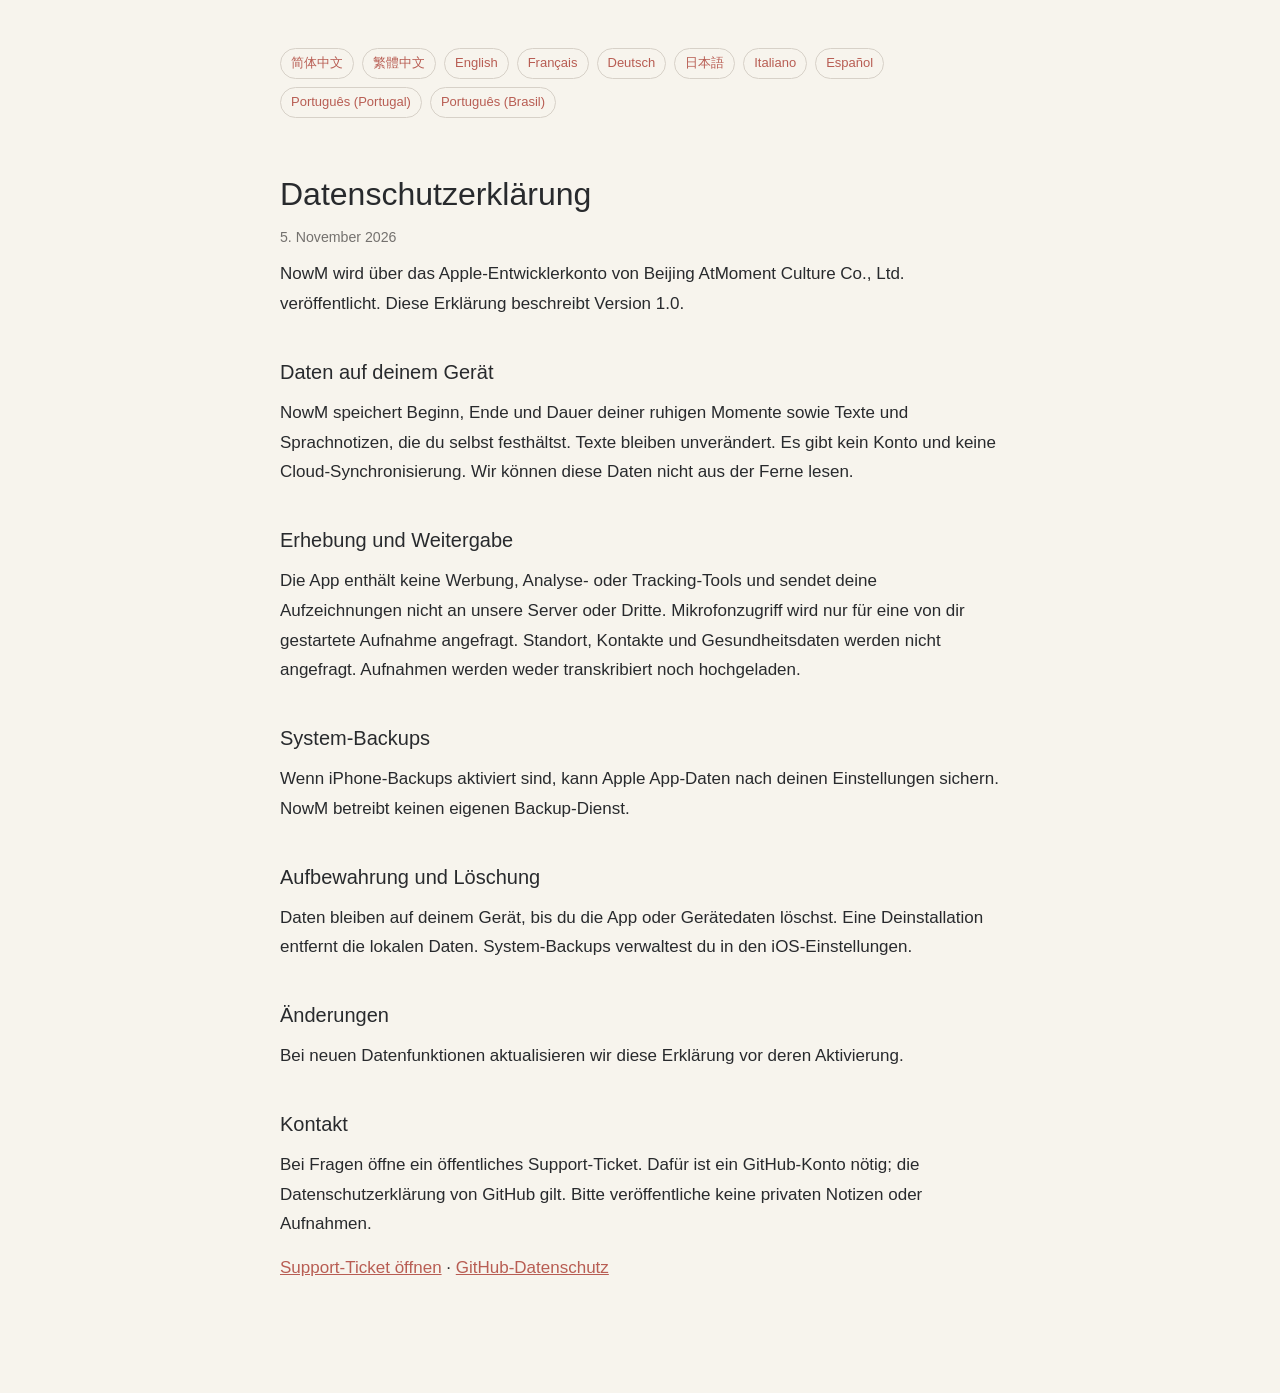
==== privacy/de-DE.html @ 4c545bb7 "Publish localized NowM privacy and support pages" ====
<!doctype html><html lang="de-DE"><meta charset="utf-8"><meta name="viewport" content="width=device-width, initial-scale=1"><title>NowM · Datenschutzerklärung</title><link rel="stylesheet" href="../style.css"><main><nav><a href="zh-Hans.html">简体中文</a> <a href="zh-Hant.html">繁體中文</a> <a href="en-US.html">English</a> <a href="fr-FR.html">Français</a> <a href="de-DE.html">Deutsch</a> <a href="ja.html">日本語</a> <a href="it.html">Italiano</a> <a href="es-ES.html">Español</a> <a href="pt-PT.html">Português (Portugal)</a> <a href="pt-BR.html">Português (Brasil)</a></nav><h1>Datenschutzerklärung</h1><small>5. November 2026</small><p>NowM wird über das Apple-Entwicklerkonto von Beijing AtMoment Culture Co., Ltd. veröffentlicht. Diese Erklärung beschreibt Version 1.0.</p><h2>Daten auf deinem Gerät</h2><p>NowM speichert Beginn, Ende und Dauer deiner ruhigen Momente sowie Texte und Sprachnotizen, die du selbst festhältst. Texte bleiben unverändert. Es gibt kein Konto und keine Cloud-Synchronisierung. Wir können diese Daten nicht aus der Ferne lesen.</p><h2>Erhebung und Weitergabe</h2><p>Die App enthält keine Werbung, Analyse- oder Tracking-Tools und sendet deine Aufzeichnungen nicht an unsere Server oder Dritte. Mikrofonzugriff wird nur für eine von dir gestartete Aufnahme angefragt. Standort, Kontakte und Gesundheitsdaten werden nicht angefragt. Aufnahmen werden weder transkribiert noch hochgeladen.</p><h2>System-Backups</h2><p>Wenn iPhone-Backups aktiviert sind, kann Apple App-Daten nach deinen Einstellungen sichern. NowM betreibt keinen eigenen Backup-Dienst.</p><h2>Aufbewahrung und Löschung</h2><p>Daten bleiben auf deinem Gerät, bis du die App oder Gerätedaten löschst. Eine Deinstallation entfernt die lokalen Daten. System-Backups verwaltest du in den iOS-Einstellungen.</p><h2>Änderungen</h2><p>Bei neuen Datenfunktionen aktualisieren wir diese Erklärung vor deren Aktivierung.</p><h2>Kontakt</h2><p>Bei Fragen öffne ein öffentliches Support-Ticket. Dafür ist ein GitHub-Konto nötig; die Datenschutzerklärung von GitHub gilt. Bitte veröffentliche keine privaten Notizen oder Aufnahmen.</p><p><a href="https://github.com/Zen-Whl/nowm-support/issues">Support-Ticket öffnen</a> · <a href="https://docs.github.com/en/site-policy/privacy-policies/github-general-privacy-statement">GitHub-Datenschutz</a></p></main></html>
---- style.css ----
body{margin:0;background:#f7f4ed;color:#282a2d;font:17px/1.75 -apple-system,BlinkMacSystemFont,"Helvetica Neue",Arial,sans-serif}main{max-width:720px;margin:auto;padding:48px 24px 96px}h1{font-size:32px;line-height:1.25;font-weight:500;margin:56px 0 8px}h2{font-size:20px;font-weight:500;margin:36px 0 4px}p{margin:8px 0 14px}a{color:#b85d53}nav{display:flex;flex-wrap:wrap;gap:8px}nav a{font-size:13px;text-decoration:none;border:1px solid #d7d1c8;border-radius:16px;padding:3px 10px}small{color:#74716e}
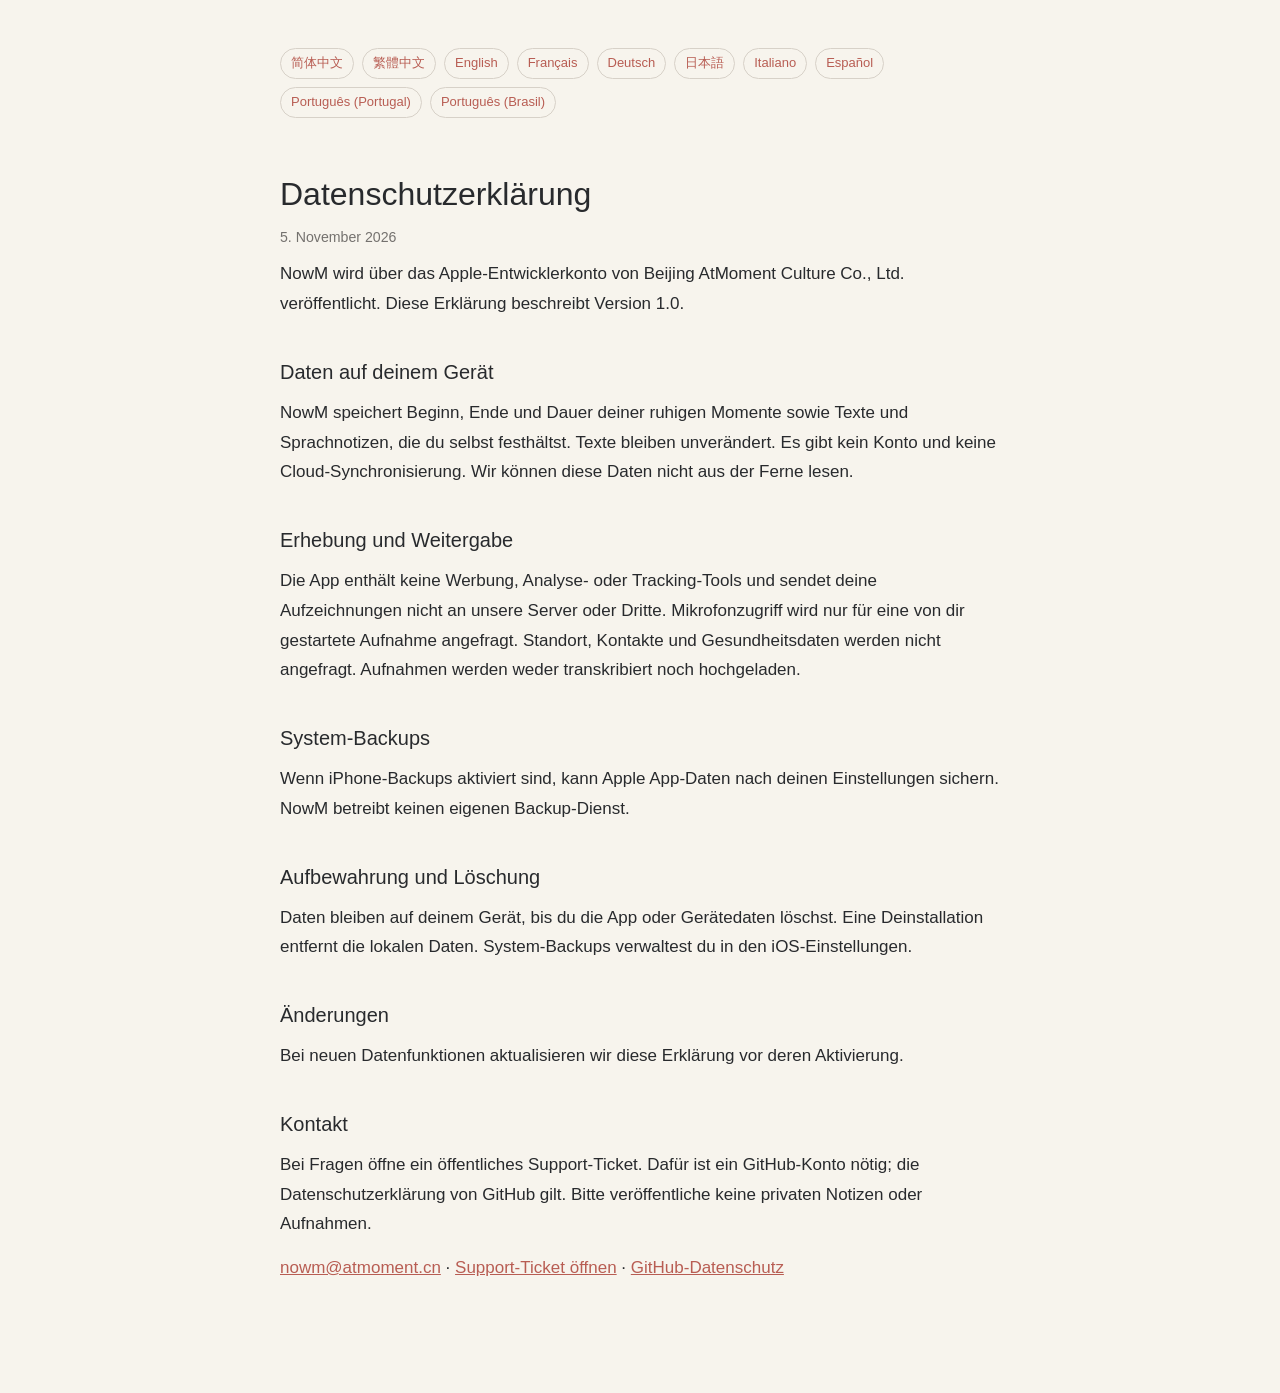
==== commit 414a1adb: "Add direct NowM support email" ====
--- a/privacy/de-DE.html
+++ b/privacy/de-DE.html
@@ -1 +1 @@
-<!doctype html><html lang="de-DE"><meta charset="utf-8"><meta name="viewport" content="width=device-width, initial-scale=1"><title>NowM · Datenschutzerklärung</title><link rel="stylesheet" href="../style.css"><main><nav><a href="zh-Hans.html">简体中文</a> <a href="zh-Hant.html">繁體中文</a> <a href="en-US.html">English</a> <a href="fr-FR.html">Français</a> <a href="de-DE.html">Deutsch</a> <a href="ja.html">日本語</a> <a href="it.html">Italiano</a> <a href="es-ES.html">Español</a> <a href="pt-PT.html">Português (Portugal)</a> <a href="pt-BR.html">Português (Brasil)</a></nav><h1>Datenschutzerklärung</h1><small>5. November 2026</small><p>NowM wird über das Apple-Entwicklerkonto von Beijing AtMoment Culture Co., Ltd. veröffentlicht. Diese Erklärung beschreibt Version 1.0.</p><h2>Daten auf deinem Gerät</h2><p>NowM speichert Beginn, Ende und Dauer deiner ruhigen Momente sowie Texte und Sprachnotizen, die du selbst festhältst. Texte bleiben unverändert. Es gibt kein Konto und keine Cloud-Synchronisierung. Wir können diese Daten nicht aus der Ferne lesen.</p><h2>Erhebung und Weitergabe</h2><p>Die App enthält keine Werbung, Analyse- oder Tracking-Tools und sendet deine Aufzeichnungen nicht an unsere Server oder Dritte. Mikrofonzugriff wird nur für eine von dir gestartete Aufnahme angefragt. Standort, Kontakte und Gesundheitsdaten werden nicht angefragt. Aufnahmen werden weder transkribiert noch hochgeladen.</p><h2>System-Backups</h2><p>Wenn iPhone-Backups aktiviert sind, kann Apple App-Daten nach deinen Einstellungen sichern. NowM betreibt keinen eigenen Backup-Dienst.</p><h2>Aufbewahrung und Löschung</h2><p>Daten bleiben auf deinem Gerät, bis du die App oder Gerätedaten löschst. Eine Deinstallation entfernt die lokalen Daten. System-Backups verwaltest du in den iOS-Einstellungen.</p><h2>Änderungen</h2><p>Bei neuen Datenfunktionen aktualisieren wir diese Erklärung vor deren Aktivierung.</p><h2>Kontakt</h2><p>Bei Fragen öffne ein öffentliches Support-Ticket. Dafür ist ein GitHub-Konto nötig; die Datenschutzerklärung von GitHub gilt. Bitte veröffentliche keine privaten Notizen oder Aufnahmen.</p><p><a href="https://github.com/Zen-Whl/nowm-support/issues">Support-Ticket öffnen</a> · <a href="https://docs.github.com/en/site-policy/privacy-policies/github-general-privacy-statement">GitHub-Datenschutz</a></p></main></html>+<!doctype html><html lang="de-DE"><meta charset="utf-8"><meta name="viewport" content="width=device-width, initial-scale=1"><title>NowM · Datenschutzerklärung</title><link rel="stylesheet" href="../style.css"><main><nav><a href="zh-Hans.html">简体中文</a> <a href="zh-Hant.html">繁體中文</a> <a href="en-US.html">English</a> <a href="fr-FR.html">Français</a> <a href="de-DE.html">Deutsch</a> <a href="ja.html">日本語</a> <a href="it.html">Italiano</a> <a href="es-ES.html">Español</a> <a href="pt-PT.html">Português (Portugal)</a> <a href="pt-BR.html">Português (Brasil)</a></nav><h1>Datenschutzerklärung</h1><small>5. November 2026</small><p>NowM wird über das Apple-Entwicklerkonto von Beijing AtMoment Culture Co., Ltd. veröffentlicht. Diese Erklärung beschreibt Version 1.0.</p><h2>Daten auf deinem Gerät</h2><p>NowM speichert Beginn, Ende und Dauer deiner ruhigen Momente sowie Texte und Sprachnotizen, die du selbst festhältst. Texte bleiben unverändert. Es gibt kein Konto und keine Cloud-Synchronisierung. Wir können diese Daten nicht aus der Ferne lesen.</p><h2>Erhebung und Weitergabe</h2><p>Die App enthält keine Werbung, Analyse- oder Tracking-Tools und sendet deine Aufzeichnungen nicht an unsere Server oder Dritte. Mikrofonzugriff wird nur für eine von dir gestartete Aufnahme angefragt. Standort, Kontakte und Gesundheitsdaten werden nicht angefragt. Aufnahmen werden weder transkribiert noch hochgeladen.</p><h2>System-Backups</h2><p>Wenn iPhone-Backups aktiviert sind, kann Apple App-Daten nach deinen Einstellungen sichern. NowM betreibt keinen eigenen Backup-Dienst.</p><h2>Aufbewahrung und Löschung</h2><p>Daten bleiben auf deinem Gerät, bis du die App oder Gerätedaten löschst. Eine Deinstallation entfernt die lokalen Daten. System-Backups verwaltest du in den iOS-Einstellungen.</p><h2>Änderungen</h2><p>Bei neuen Datenfunktionen aktualisieren wir diese Erklärung vor deren Aktivierung.</p><h2>Kontakt</h2><p>Bei Fragen öffne ein öffentliches Support-Ticket. Dafür ist ein GitHub-Konto nötig; die Datenschutzerklärung von GitHub gilt. Bitte veröffentliche keine privaten Notizen oder Aufnahmen.</p><p><a href="mailto:nowm@atmoment.cn">nowm@atmoment.cn</a> · <a href="https://github.com/Zen-Whl/nowm-support/issues">Support-Ticket öffnen</a> · <a href="https://docs.github.com/en/site-policy/privacy-policies/github-general-privacy-statement">GitHub-Datenschutz</a></p></main></html>
